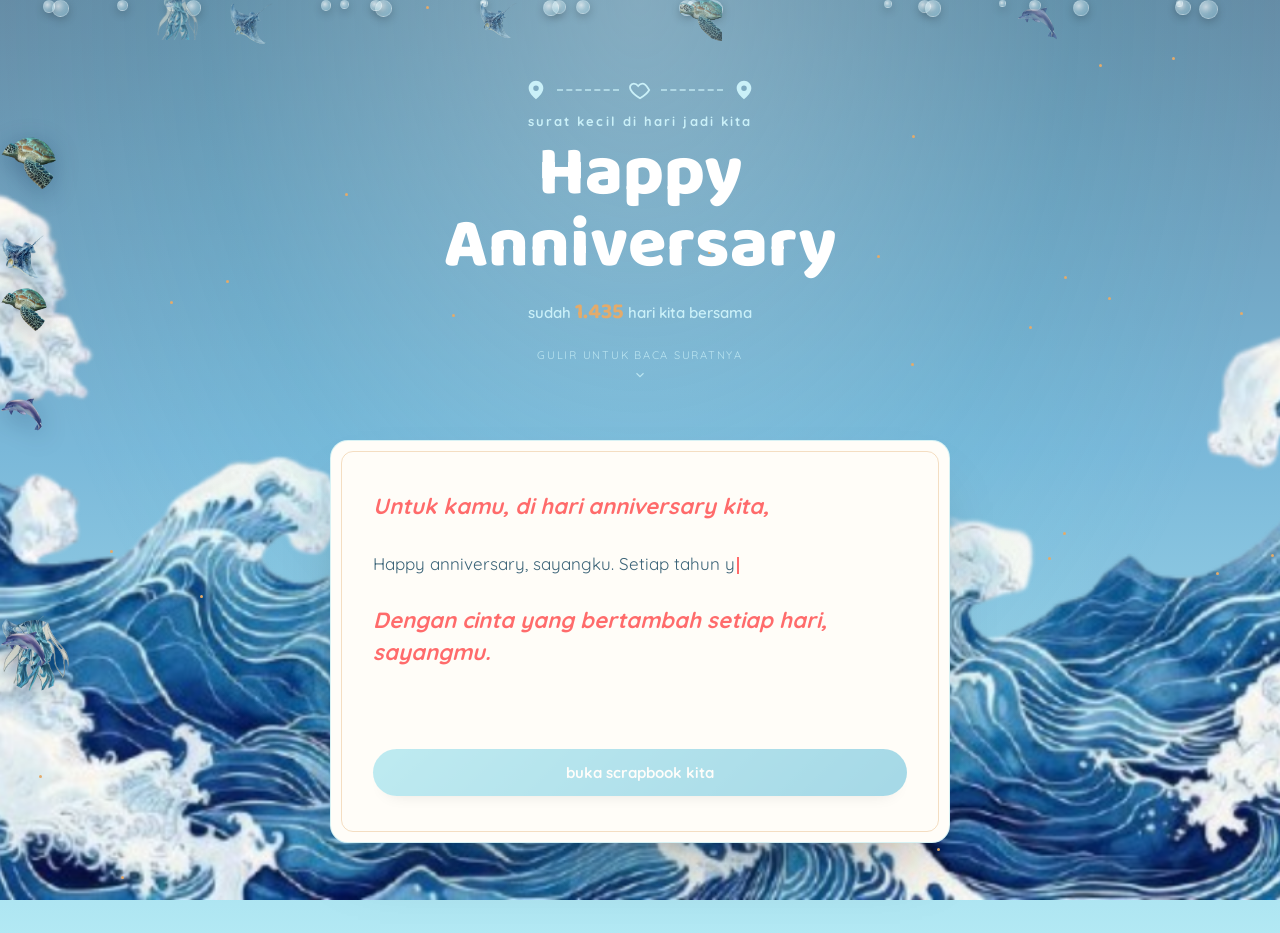
==== anniversary.html @ b449bac9 "Yuki: static multi-page anniversary site, tema lautan Halaman: welcome+pin, surat, anniversary, gift" ====
<!DOCTYPE html>
<html lang="id">
<head>
<meta charset="UTF-8">
<meta name="viewport" content="width=device-width, initial-scale=1.0">
<title>Surat Anniversary Untukmu</title>
<style>
  @import url('https://fonts.googleapis.com/css2?family=Baloo+2:wght@500;600;700;800&family=Quicksand:wght@500;600;700&display=swap');

  :root{
    --ocean-deep:#00416B;
    --ocean-mid:#0077B6;
    --ocean-light:#0096C7;
    --ocean-bright:#48CAE4;
    --ocean-pale:#CAF0F8;
    --coral:#FF6B6B;
    --seafoam:#2A9D8F;
    --gold:#E3AB6B;
    --ink:#002D4A;
    --ink-soft:#3C6478;
    --paper:#FFFDF8;
  }

  *{ box-sizing:border-box; }
  html,body{ margin:0; padding:0; }
  html{ scroll-behavior:smooth; }

  body{
    min-height:100vh;
    font-family:'Quicksand', sans-serif;
    position:relative; overflow-x:hidden;
    color:var(--ink);
    background:
      url('./assets/images/2.png') center / cover no-repeat fixed,
      linear-gradient(180deg, rgba(0,65,107,.6) 0%, rgba(0,119,182,.52) 48%, rgba(72,202,228,.42) 100%);
  }

  .ocean-rays{
    position:fixed; inset:0; z-index:0; pointer-events:none;
    background:radial-gradient(ellipse at 50% 0%, rgba(202,240,248,.3) 0%, rgba(72,202,228,.08) 48%, transparent 72%);
  }

  .field{ position:fixed; inset:0; z-index:0; overflow:hidden; pointer-events:none; }

  .bubble{
    position:absolute; border-radius:50%;
    background:radial-gradient(circle at 35% 35%, rgba(255,255,255,.6) 0%, rgba(202,240,248,.25) 45%, rgba(72,202,228,.1) 75%, transparent 100%);
    border:1px solid rgba(255,255,255,.35);
    box-shadow:0 0 10px rgba(255,255,255,.3) inset, 0 3px 10px rgba(0,0,0,.2);
    animation:floatUp linear infinite;
  }
  @keyframes floatUp{
    0%{ transform:translateY(105vh) translateX(0) scale(.3); opacity:0; }
    15%{ opacity:.8; }
    50%{ transform:translateY(50vh) translateX(12px) scale(.9); }
    85%{ opacity:.8; }
    100%{ transform:translateY(-15vh) translateX(-10px) scale(1.1); opacity:0; }
  }

  .fauna-fish{
    position:absolute; border-radius:50%; object-fit:cover;
    filter:drop-shadow(0 6px 12px rgba(0,30,70,.3));
    animation:swim linear infinite;
  }
  @keyframes swim{
    0%{ transform:translateX(-18vw) translateY(0) scaleX(1); }
    45%{ transform:translateX(108vw) translateY(-22px) scaleX(1); }
    55%{ transform:translateX(108vw) translateY(-22px) scaleX(-1); }
    100%{ transform:translateX(-18vw) translateY(10px) scaleX(-1); }
  }

  .jelly{
    position:absolute; object-fit:cover; opacity:.6;
    animation:jellyRise linear infinite;
  }
  @keyframes jellyRise{
    0%{ transform:translateY(110vh) scale(.85); opacity:0; }
    20%{ opacity:.85; }
    50%{ transform:translateY(50vh) scale(1.05); }
    80%{ opacity:.85; }
    100%{ transform:translateY(-20vh) scale(.95); opacity:0; }
  }

  .float-heart{
    position:absolute; opacity:0;
    animation:rise linear infinite;
  }
  .float-heart svg{ display:block; width:100%; height:100%; }
  @keyframes rise{
    0%{ transform:translateY(10vh) scale(.8) rotate(0deg); opacity:0; }
    12%{ opacity:.8; }
    88%{ opacity:.5; }
    100%{ transform:translateY(-108vh) scale(1) rotate(12deg); opacity:0; }
  }

  .spark{
    position:absolute; width:3px; height:3px;
    border-radius:50%; background:var(--gold);
    animation:twinkle ease-in-out infinite;
  }
  @keyframes twinkle{ 0%,100%{ opacity:.15; } 50%{ opacity:.9; } }

  .next-btn:focus-visible{
    outline:3px solid rgba(255,201,143,.9); outline-offset:3px;
  }

  .hero{
    position:relative; z-index:1;
    min-height:48vh; padding:36px 24px 4px;
    display:flex; flex-direction:column; align-items:center; justify-content:center;
    text-align:center; color:#fff;
  }
  .route{ display:flex; align-items:center; gap:10px; margin-bottom:12px; }
  .route svg{ width:22px; height:22px; color:var(--ocean-pale); }
  .route .dashes{ width:62px; border-top:2px dashed rgba(202,240,248,.65); }
  .eyebrow{
    font-family:'Quicksand', sans-serif; font-weight:700; font-size:13px;
    letter-spacing:.16em; color:var(--ocean-pale); margin:0 0 10px;
  }
  h1{
    margin:0; font-family:'Baloo 2', sans-serif; font-weight:800;
    font-size:clamp(44px, 10vw, 70px); line-height:1.02;
    color:#fff;
  }
  .counter{
    margin:12px 0 0; font-size:15px; font-weight:600; color:var(--ocean-pale);
  }
  .counter strong{
    font-family:'Baloo 2', sans-serif; font-size:22px; color:var(--gold);
  }
  .scroll-hint{
    margin:18px 0 0; font-size:11px; letter-spacing:.16em;
    color:rgba(202,240,248,.8);
  }
  .scroll-hint svg{ width:14px; height:14px; margin-top:6px; animation:hintDrift 1.6s ease-out infinite; }
  @keyframes hintDrift{ 0%,100%{ transform:translateY(0); } 50%{ transform:translateY(4px); } }

  .letter-section{
    position:relative; z-index:1;
    min-height:auto; padding:8px 20px 90px;
    display:flex; align-items:flex-start; justify-content:center;
  }
  .letter{
    position:relative; width:100%; max-width:620px;
    background:var(--paper); border:1px solid rgba(72,202,228,.22);
    border-radius:18px; padding:46px 42px;
    box-shadow:0 34px 62px -28px rgba(0,0,0,.35);
  }
  .letter::before{
    content:''; position:absolute; inset:10px;
    border:1px solid rgba(227,171,107,.38); border-radius:12px; pointer-events:none;
  }
  .letter .to{
    margin:0 0 22px; font-size:22px; font-weight:700; font-style:italic;
    color:var(--coral);
  }
  .letter p{
    margin:0 0 20px; min-height:1.8em;
    font-size:17px; line-height:1.8; color:var(--ink-soft);
  }
  .letter .sign{
    margin:26px 0 0; font-size:22px; line-height:1.45; font-weight:700;
    font-style:italic; color:var(--coral);
  }
  .caret{
    display:inline-block; width:2px; height:1em; margin-left:2px;
    vertical-align:text-bottom; background:var(--coral);
    animation:blink 1s step-end infinite;
  }
  .caret.done{ display:none; }
  @keyframes blink{ 50%{ opacity:0; } }
  .heart-end{
    display:flex; justify-content:center; margin-top:24px; opacity:0;
    transition:opacity .8s ease;
  }
  .heart-end.show{ opacity:1; }
  .heart-end svg{ width:30px; height:30px; color:var(--coral); }
  .next-btn{
    display:flex; justify-content:center; width:100%; margin-top:26px; padding:14px 22px;
    border-radius:999px; text-decoration:none;
    background:linear-gradient(135deg, var(--ocean-bright) 0%, var(--ocean-light) 100%);
    color:#fff; font-weight:700; font-size:15px;
    box-shadow:0 10px 18px -14px rgba(0,0,0,.42);
    opacity:.35; pointer-events:none; transition:opacity .5s ease, transform .15s ease;
  }
  .next-btn.ready{ opacity:1; pointer-events:auto; }
  .next-btn:hover{ filter:brightness(1.08); transform:translateY(-2px); }

  @media (max-width:600px){
    h1{ font-size:44px; }
    .letter{ padding:34px 26px; }
    .letter .to{ font-size:20px; }
    .letter p{ font-size:16px; }
  }

  @media (prefers-reduced-motion: reduce){
    .bubble,.fauna-fish,.jelly,.float-heart,.spark,.scroll-hint svg,.caret{ animation:none!important; }
    .next-btn,.heart-end{ transition:none!important; }
  }
</style>
</head>
<body>
<div class="ocean-rays"></div>
<div class="field" id="field"></div>


<section class="hero">
  <div class="route" aria-hidden="true">
    <svg viewBox="0 0 24 24" fill="currentColor"><path d="M12 2C7.6 2 4 5.6 4 10c0 6 8 12 8 12s8-6 8-12c0-4.4-3.6-8-8-8zm0 11a3 3 0 1 1 0-6 3 3 0 0 1 0 6z"/></svg>
    <span class="dashes"></span>
    <svg viewBox="0 0 24 24" fill="none" stroke="currentColor" stroke-width="2"><path d="M12 21s-7.5-4.6-10-9C.2 8.8 1.6 5 5.3 5c2 0 3.4 1 4.7 2.7C11.3 6 12.7 5 14.7 5 18.4 5 19.8 8.8 22 12c-2.5 4.4-10 9-10 9z"/></svg>
    <span class="dashes"></span>
    <svg viewBox="0 0 24 24" fill="currentColor"><path d="M12 2C7.6 2 4 5.6 4 10c0 6 8 12 8 12s8-6 8-12c0-4.4-3.6-8-8-8zm0 11a3 3 0 1 1 0-6 3 3 0 0 1 0 6z"/></svg>
  </div>
  <p class="eyebrow">surat kecil di hari jadi kita</p>
  <h1>Happy<br>Anniversary</h1>
  <p class="counter" id="counterText">menghitung hari bersama...</p>
  <p class="scroll-hint">GULIR UNTUK BACA SURATNYA<br><svg viewBox="0 0 24 24" fill="none" stroke="currentColor" stroke-width="2"><polyline points="6 9 12 15 18 9"/></svg></p>
</section>

<section class="letter-section" id="letterSection">
  <article class="letter">
    <p class="to">Untuk kamu, di hari anniversary kita,</p>
    <div id="typedArea" aria-live="polite"></div>
    <p class="sign" id="signature">Dengan cinta yang bertambah setiap hari,<br>sayangmu.</p>
    <div class="heart-end" id="heartEnd" aria-hidden="true">
      <svg viewBox="0 0 24 24" fill="currentColor"><path d="M12 21s-7.5-4.6-10-9C.2 8.8 1.6 5 5.3 5c2 0 3.4 1 4.7 2.7C11.3 6 12.7 5 14.7 5 18.4 5 19.8 8.8 22 12c-2.5 4.4-10 9-10 9z"/></svg>
    </div>
    <a class="next-btn" id="nextBtn" href="scrapbook.html">buka scrapbook kita</a>
  </article>
</section>

<script>
const START_DATE = "2023-01-01";
const LETTER_PARAGRAPHS = [
  "Happy anniversary, sayangku. Setiap tahun yang kita lewati bersama selalu punya cerita, dan aku masih menyimpan setiap saat kecil yang pernah kita bagi.",
  "Dari obrolan ringan sampai tawa yang nggak ada habisnya, aku sadar bahwa kamu bukan cuma orang yang aku suka, tapi rumah yang bikin aku merasa aman.",
  "Terima kasih sudah jadi partner terbaik, orang yang selalu kupercaya, dan tempat paling tenang buat semua isi hatiku.",
  "Di hari anniversary ini, aku cuma mau bilang: semoga semua hal baik yang kamu inginkan selalu datang, dan aku selalu ada di sisi kamu.",
  "I love you, sayang. Terima kasih sudah menjadi bagian terbaik dalam hidupku."
];

const counterEl = document.getElementById('counterText');
function updateCounter(){
  const start = new Date(START_DATE + 'T00:00:00');
  const now = new Date();
  const diffDays = Math.max(0, Math.floor((now - start) / 86400000));
  counterEl.innerHTML = `sudah <strong>${diffDays.toLocaleString('id-ID')}</strong> hari kita bersama`;
}
updateCounter();

const typedArea = document.getElementById('typedArea');
const signature = document.getElementById('signature');
const heartEnd = document.getElementById('heartEnd');
const nextBtn = document.getElementById('nextBtn');
let started = false;

function typeParagraph(index){
  if(index >= LETTER_PARAGRAPHS.length){
    signature.style.transition = 'opacity 1s ease';
    signature.style.opacity = 1;
    heartEnd.classList.add('show');
    nextBtn.classList.add('ready');
    return;
  }
  const p = document.createElement('p');
  const caret = document.createElement('span');
  caret.className = 'caret';
  typedArea.appendChild(p);
  p.appendChild(caret);
  const text = LETTER_PARAGRAPHS[index];
  let i = 0;
  function tick(){
    if(i < text.length){
      caret.insertAdjacentText('beforebegin', text[i]);
      i++;
      setTimeout(tick, 26 + Math.random() * 22);
    } else {
      caret.classList.add('done');
      setTimeout(() => typeParagraph(index + 1), 450);
    }
  }
  tick();
}

if('IntersectionObserver' in window){
  const observer = new IntersectionObserver((entries) => {
    entries.forEach((entry) => {
      if(entry.isIntersecting && !started){
        started = true;
        typeParagraph(0);
      }
    });
  }, { threshold: .3 });
  observer.observe(document.getElementById('letterSection'));
} else {
  typeParagraph(0);
}

const field = document.getElementById('field');
const heartPath = "M12 21s-7-4.4-9.3-8.6C.9 8.6 2.6 5 6.1 5c1.9 0 3.2 1 4.5 2.6C11.9 6 13.2 5 15.1 5c3.5 0 5.2 3.6 3.4 7.4C19 16.6 12 21 12 21z";
const heartColors = ["#FF6B6B", "#E3AB6B", "#48CAE4", "#2A9D8F"];
const faunaImgs = ['./assets/images/4.png', './assets/images/5.png', './assets/images/3.png', './assets/images/6.png'];
function rand(min, max){ return Math.random() * (max - min) + min; }

for(let i = 0; i < 18; i++){
  const h = document.createElement('div');
  h.className = 'float-heart';
  const size = rand(12, 26);
  h.style.width = size + 'px';
  h.style.height = size + 'px';
  h.style.left = rand(2, 96) + 'vw';
  h.style.animationDuration = rand(11, 24) + 's';
  h.style.animationDelay = rand(0, 16) + 's';
  h.innerHTML = `<svg viewBox="0 0 24 24" fill="none" stroke="${heartColors[i % heartColors.length]}" stroke-width="1.6"><path d="${heartPath}"/></svg>`;
  field.appendChild(h);
}

for(let i = 0; i < 26; i++){
  const b = document.createElement('div');
  b.className = 'bubble';
  const size = rand(6, 20);
  b.style.width = size + 'px';
  b.style.height = size + 'px';
  b.style.left = rand(0, 100) + '%';
  b.style.animationDuration = rand(8, 18) + 's';
  b.style.animationDelay = rand(0, 12) + 's';
  field.appendChild(b);
}

for(let i = 0; i < 7; i++){
  const f = document.createElement('img');
  f.className = 'fauna-fish';
  f.src = faunaImgs[i % faunaImgs.length];
  f.alt = '';
  f.style.top = rand(8, 72) + '%';
  f.style.width = rand(46, 84) + 'px';
  f.style.height = f.style.width;
  f.style.animationDuration = rand(18, 30) + 's';
  f.style.animationDelay = rand(0, 12) + 's';
  field.appendChild(f);
}

for(let i = 0; i < 5; i++){
  const j = document.createElement('img');
  j.className = 'jelly';
  j.src = faunaImgs[(i + 2) % faunaImgs.length];
  j.alt = '';
  j.style.left = rand(4, 90) + '%';
  j.style.width = rand(32, 56) + 'px';
  j.style.height = j.style.width;
  j.style.animationDuration = rand(14, 22) + 's';
  j.style.animationDelay = rand(0, 10) + 's';
  field.appendChild(j);
}

for(let i = 0; i < 26; i++){
  const s = document.createElement('div');
  s.className = 'spark';
  s.style.left = rand(0, 100) + 'vw';
  s.style.top = rand(0, 100) + 'vh';
  s.style.animationDuration = rand(2, 5) + 's';
  s.style.animationDelay = rand(0, 4) + 's';
  field.appendChild(s);
}
</script>
</body>
</html>
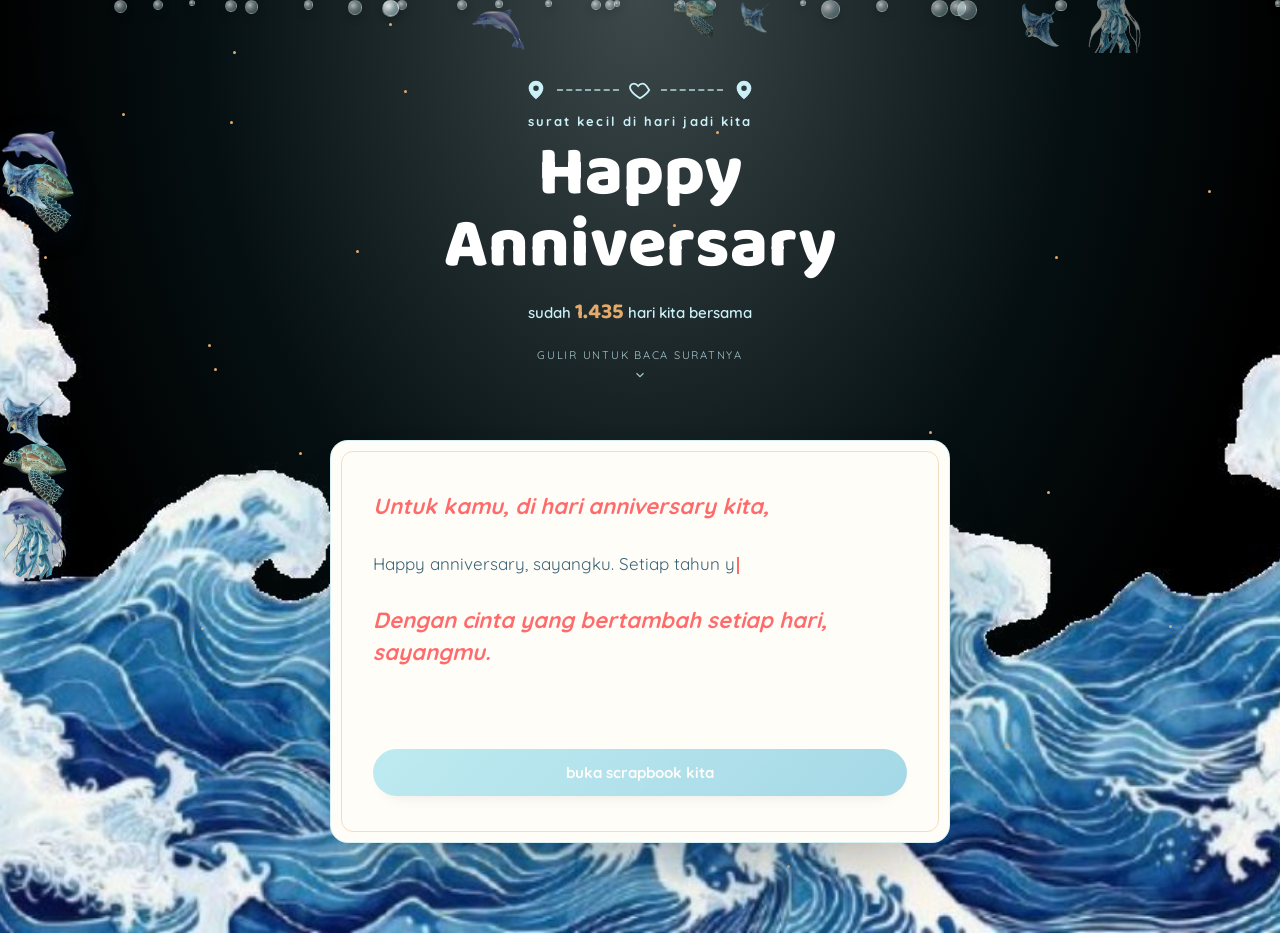
==== commit c81eb349: "Performa: optimalkan aset (3.73MB -> 0.9MB gambar) - deco/stiker 631px -> 320px, sudah cukup karena " ====
--- a/anniversary.html
+++ b/anniversary.html
@@ -31,7 +31,7 @@
     position:relative; overflow-x:hidden;
     color:var(--ink);
     background:
-      url('./assets/images/2.png') center / cover no-repeat fixed,
+      url('./assets/images/2.jpg') center / cover no-repeat,
       linear-gradient(180deg, rgba(0,65,107,.6) 0%, rgba(0,119,182,.52) 48%, rgba(72,202,228,.42) 100%);
   }
 
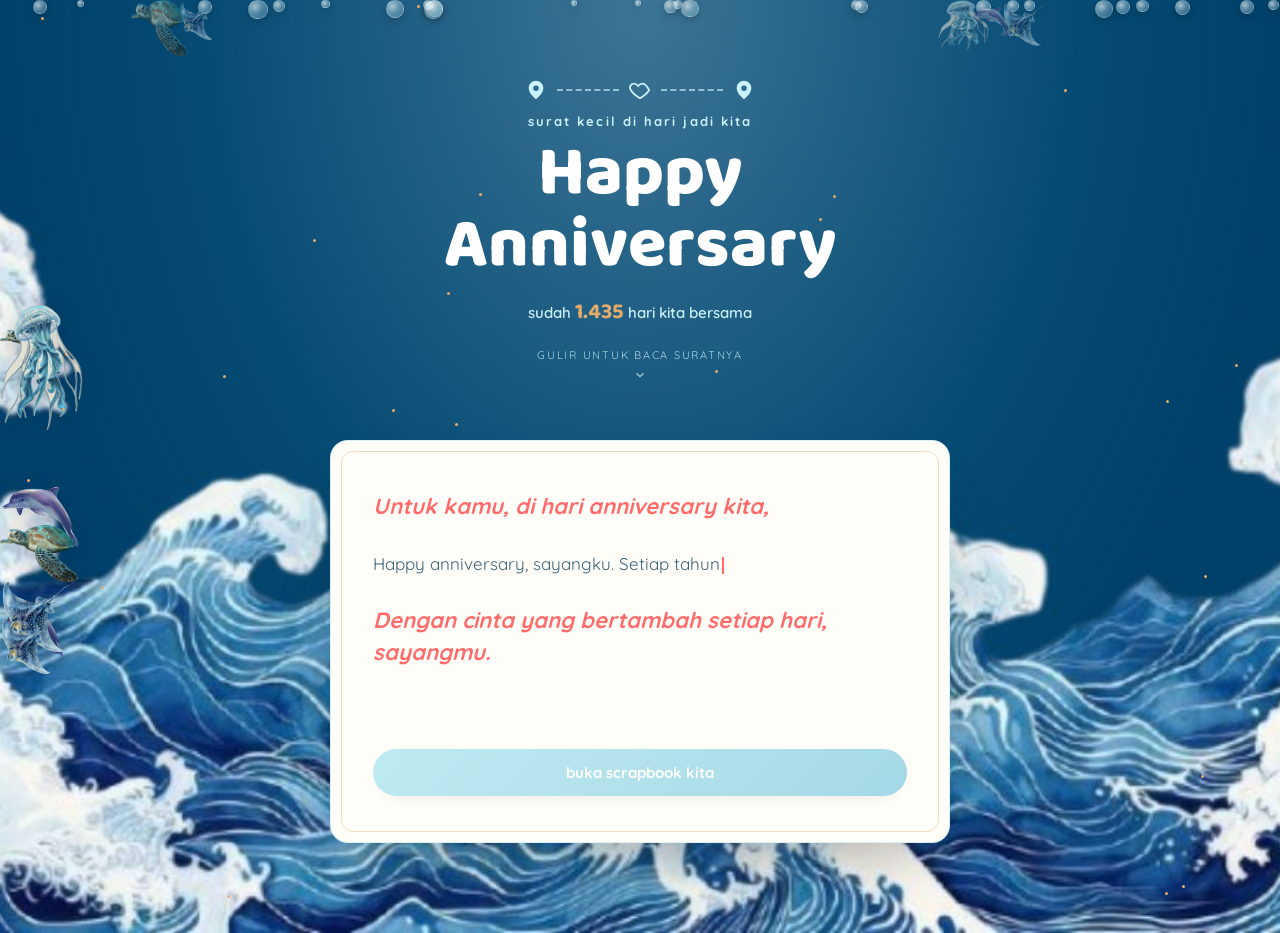
==== commit 79f37c19: "Fix ikon backspace rusak + hapus background biru pada fauna - index.html tombol backspace isinya moj" ====
--- a/anniversary.html
+++ b/anniversary.html
@@ -58,8 +58,8 @@
   }
 
   .fauna-fish{
-    position:absolute; border-radius:50%; object-fit:cover;
-    filter:drop-shadow(0 6px 12px rgba(0,30,70,.3));
+    position:absolute;
+    filter:drop-shadow(0 4px 10px rgba(0,30,70,.22));
     animation:swim linear infinite;
   }
   @keyframes swim{
@@ -70,7 +70,7 @@
   }
 
   .jelly{
-    position:absolute; object-fit:cover; opacity:.6;
+    position:absolute; opacity:.6;
     animation:jellyRise linear infinite;
   }
   @keyframes jellyRise{
@@ -334,9 +334,8 @@
   f.src = faunaImgs[i % faunaImgs.length];
   f.alt = '';
   f.style.top = rand(8, 72) + '%';
-  f.style.width = rand(46, 84) + 'px';
-  f.style.height = f.style.width;
-  f.style.animationDuration = rand(18, 30) + 's';
+f.style.width = rand(46, 84) + 'px';
+f.style.animationDuration = rand(18, 30) + 's';
   f.style.animationDelay = rand(0, 12) + 's';
   field.appendChild(f);
 }
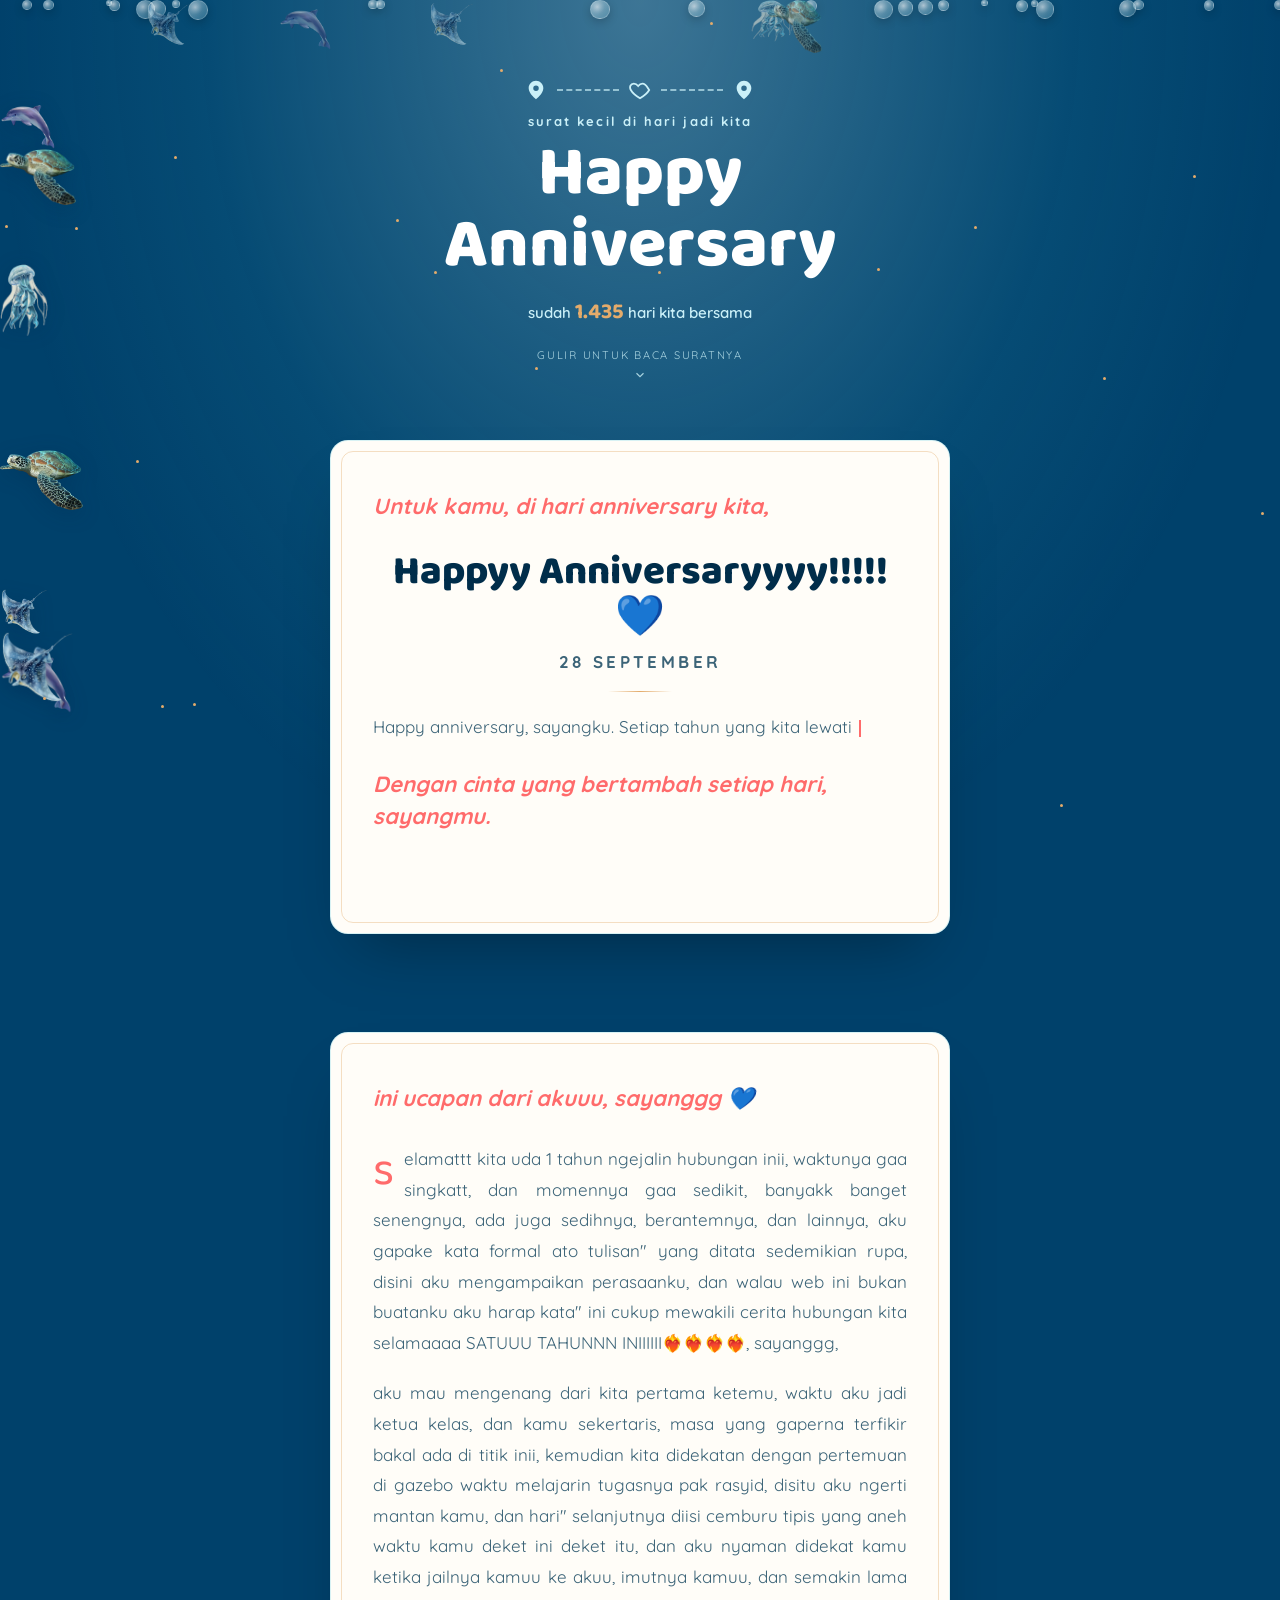
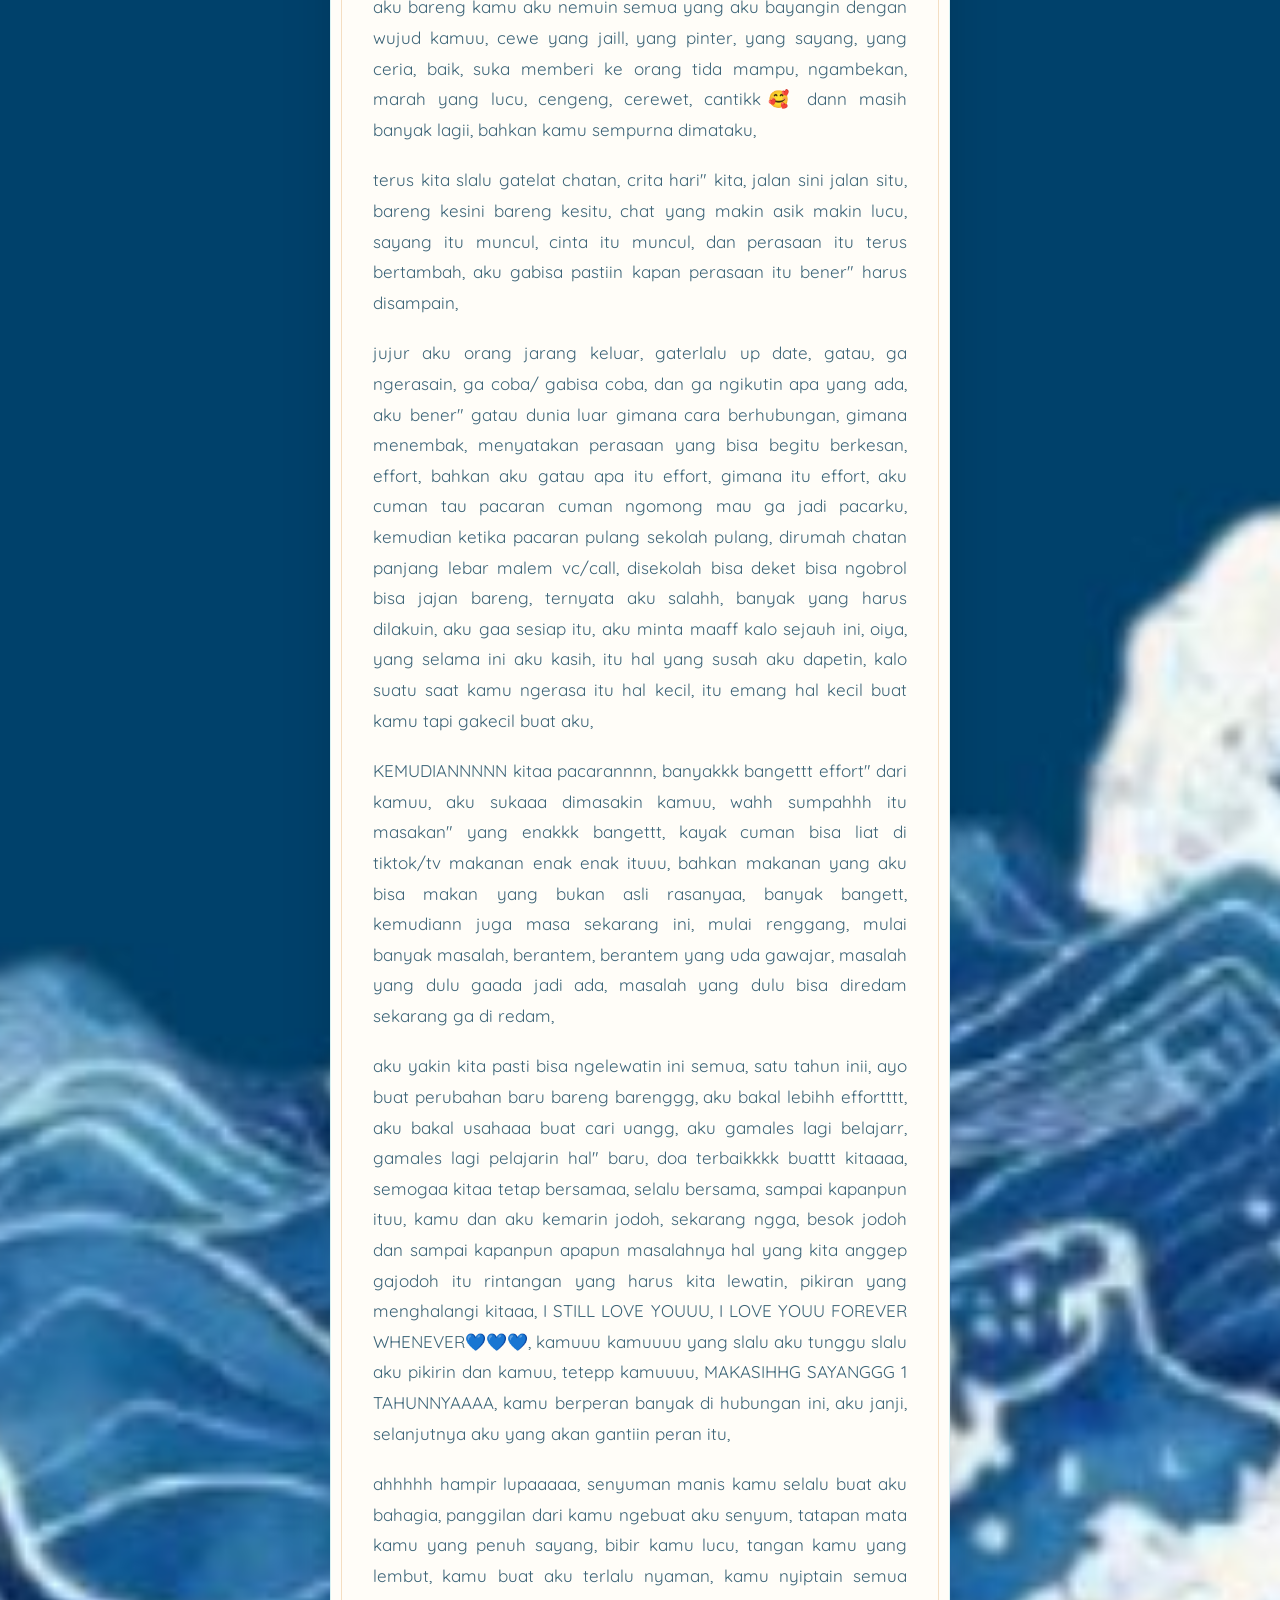
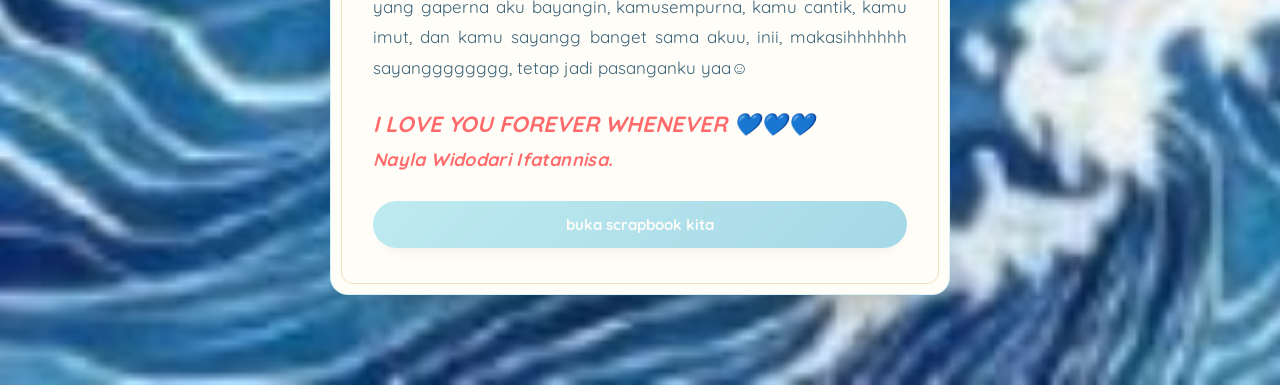
==== commit 82301cce: "anniversary: masukkan surat anniversary 1 tahun - judul 'Happyy Anniversaryyyy!!!!!' + tanggal 28 Se" ====
--- a/anniversary.html
+++ b/anniversary.html
@@ -154,6 +154,27 @@
     margin:0 0 22px; font-size:22px; font-weight:700; font-style:italic;
     color:var(--coral);
   }
+  .letter-title{
+    margin:0 0 6px; font-family:'Baloo 2', sans-serif; font-weight:800;
+    font-size:clamp(28px,6.5vw,40px); line-height:1.15; color:var(--ink);
+    text-align:center; word-break:break-word;
+  }
+  .letter-date{
+    margin:0 0 26px; text-align:center;
+    font-size:13px; font-weight:700; letter-spacing:.2em;
+    color:var(--gold); text-transform:uppercase;
+  }
+  .letter-date::after{
+    content:''; display:block; width:64px; height:1px; margin:14px auto 0;
+    background:linear-gradient(90deg, transparent, var(--gold), transparent);
+  }
+  .letter-long .to{ margin-bottom:26px; }
+  .letter-long p{ text-align:justify; hyphens:auto; }
+  .letter-long p.lead::first-letter{
+    font-family:'Baloo 2', sans-serif; font-size:2.8em; line-height:.9;
+    float:left; padding:6px 10px 0 0; color:var(--coral);
+  }
+  .sign-name{ display:inline-block; margin-top:6px; font-size:.82em; letter-spacing:.02em; }
   .letter p{
     margin:0 0 20px; min-height:1.8em;
     font-size:17px; line-height:1.8; color:var(--ink-soft);
@@ -221,11 +242,36 @@
 <section class="letter-section" id="letterSection">
   <article class="letter">
     <p class="to">Untuk kamu, di hari anniversary kita,</p>
+    <h2 class="letter-title">Happyy Anniversaryyyy!!!!!💙</h2>
+    <p class="letter-date">28 September</p>
     <div id="typedArea" aria-live="polite"></div>
     <p class="sign" id="signature">Dengan cinta yang bertambah setiap hari,<br>sayangmu.</p>
     <div class="heart-end" id="heartEnd" aria-hidden="true">
       <svg viewBox="0 0 24 24" fill="currentColor"><path d="M12 21s-7.5-4.6-10-9C.2 8.8 1.6 5 5.3 5c2 0 3.4 1 4.7 2.7C11.3 6 12.7 5 14.7 5 18.4 5 19.8 8.8 22 12c-2.5 4.4-10 9-10 9z"/></svg>
     </div>
+  </article>
+</section>
+
+<section class="letter-section" id="longLetterSection">
+  <article class="letter letter-long">
+    <p class="to">ini ucapan dari akuuu, sayanggg 💙</p>
+
+    <p class="lead">selamattt kita uda 1 tahun ngejalin hubungan inii, waktunya gaa singkatt, dan momennya gaa sedikit, banyakk banget senengnya, ada juga sedihnya, berantemnya, dan lainnya, aku gapake kata formal ato tulisan″ yang ditata sedemikian rupa, disini aku mengampaikan perasaanku, dan walau web ini bukan buatanku aku harap kata″ ini cukup mewakili cerita hubungan kita selamaaaa SATUUU TAHUNNN INIIIIII❤️‍🔥❤️‍🔥❤️‍🔥❤️‍🔥, sayanggg,</p>
+
+    <p>aku mau mengenang dari kita pertama ketemu, waktu aku jadi ketua kelas, dan kamu sekertaris, masa yang gaperna terfikir bakal ada di titik inii, kemudian kita didekatan dengan pertemuan di gazebo waktu melajarin tugasnya pak rasyid, disitu aku ngerti mantan kamu, dan hari″ selanjutnya diisi cemburu tipis yang aneh waktu kamu deket ini deket itu, dan aku nyaman didekat kamu ketika jailnya kamuu ke akuu, imutnya kamuu, dan semakin lama aku bareng kamu aku nemuin semua yang aku bayangin dengan wujud kamuu, cewe yang jaill, yang pinter, yang sayang, yang ceria, baik, suka memberi ke orang tida mampu, ngambekan, marah yang lucu, cengeng, cerewet, cantikk🥰 dann masih banyak lagii, bahkan kamu sempurna dimataku,</p>
+
+    <p>terus kita slalu gatelat chatan, crita hari″ kita, jalan sini jalan situ, bareng kesini bareng kesitu, chat yang makin asik makin lucu, sayang itu muncul, cinta itu muncul, dan perasaan itu terus bertambah, aku gabisa pastiin kapan perasaan itu bener″ harus disampain,</p>
+
+    <p>jujur aku orang jarang keluar, gaterlalu up date, gatau, ga ngerasain, ga coba/ gabisa coba, dan ga ngikutin apa yang ada, aku bener″ gatau dunia luar gimana cara berhubungan, gimana menembak, menyatakan perasaan yang bisa begitu berkesan, effort, bahkan aku gatau apa itu effort, gimana itu effort, aku cuman tau pacaran cuman ngomong mau ga jadi pacarku, kemudian ketika pacaran pulang sekolah pulang, dirumah chatan panjang lebar malem vc/call, disekolah bisa deket bisa ngobrol bisa jajan bareng, ternyata aku salahh, banyak yang harus dilakuin, aku gaa sesiap itu, aku minta maaff kalo sejauh ini, oiya, yang selama ini aku kasih, itu hal yang susah aku dapetin, kalo suatu saat kamu ngerasa itu hal kecil, itu emang hal kecil buat kamu tapi gakecil buat aku,</p>
+
+    <p>KEMUDIANNNNN kitaa pacarannnn, banyakkk bangettt effort″ dari kamuu, aku sukaaa dimasakin kamuu, wahh sumpahhh itu masakan″ yang enakkk bangettt, kayak cuman bisa liat di tiktok/tv makanan enak enak ituuu, bahkan makanan yang aku bisa makan yang bukan asli rasanyaa, banyak bangett, kemudiann juga masa sekarang ini, mulai renggang, mulai banyak masalah, berantem, berantem yang uda gawajar, masalah yang dulu gaada jadi ada, masalah yang dulu bisa diredam sekarang ga di redam,</p>
+
+    <p>aku yakin kita pasti bisa ngelewatin ini semua, satu tahun inii, ayo buat perubahan baru bareng barenggg, aku bakal lebihh effortttt, aku bakal usahaaa buat cari uangg, aku gamales lagi belajarr, gamales lagi pelajarin hal″ baru, doa terbaikkkk buattt kitaaaa, semogaa kitaa tetap bersamaa, selalu bersama, sampai kapanpun ituu, kamu dan aku kemarin jodoh, sekarang ngga, besok jodoh dan sampai kapanpun apapun masalahnya hal yang kita anggep gajodoh itu rintangan yang harus kita lewatin, pikiran yang menghalangi kitaaa, I STILL LOVE YOUUU, I LOVE YOUU FOREVER WHENEVER💙💙💙, kamuuu kamuuuu yang slalu aku tunggu slalu aku pikirin dan kamuu, tetepp kamuuuu, MAKASIHHG SAYANGGG 1 TAHUNNYAAAA, kamu berperan banyak di hubungan ini, aku janji, selanjutnya aku yang akan gantiin peran itu,</p>
+
+    <p>ahhhhh hampir lupaaaaa, senyuman manis kamu selalu buat aku bahagia, panggilan dari kamu ngebuat aku senyum, tatapan mata kamu yang penuh sayang, bibir kamu lucu, tangan kamu yang lembut, kamu buat aku terlalu nyaman, kamu nyiptain semua yang gaperna aku bayangin, kamusempurna, kamu cantik, kamu imut, dan kamu sayangg banget sama akuu, inii, makasihhhhhh sayangggggggg, tetap jadi pasanganku yaa☺</p>
+
+    <p class="sign">I LOVE YOU FOREVER WHENEVER 💙💙💙<br><span class="sign-name">Nayla Widodari Ifatannisa.</span></p>
+
     <a class="next-btn" id="nextBtn" href="scrapbook.html">buka scrapbook kita</a>
   </article>
 </section>
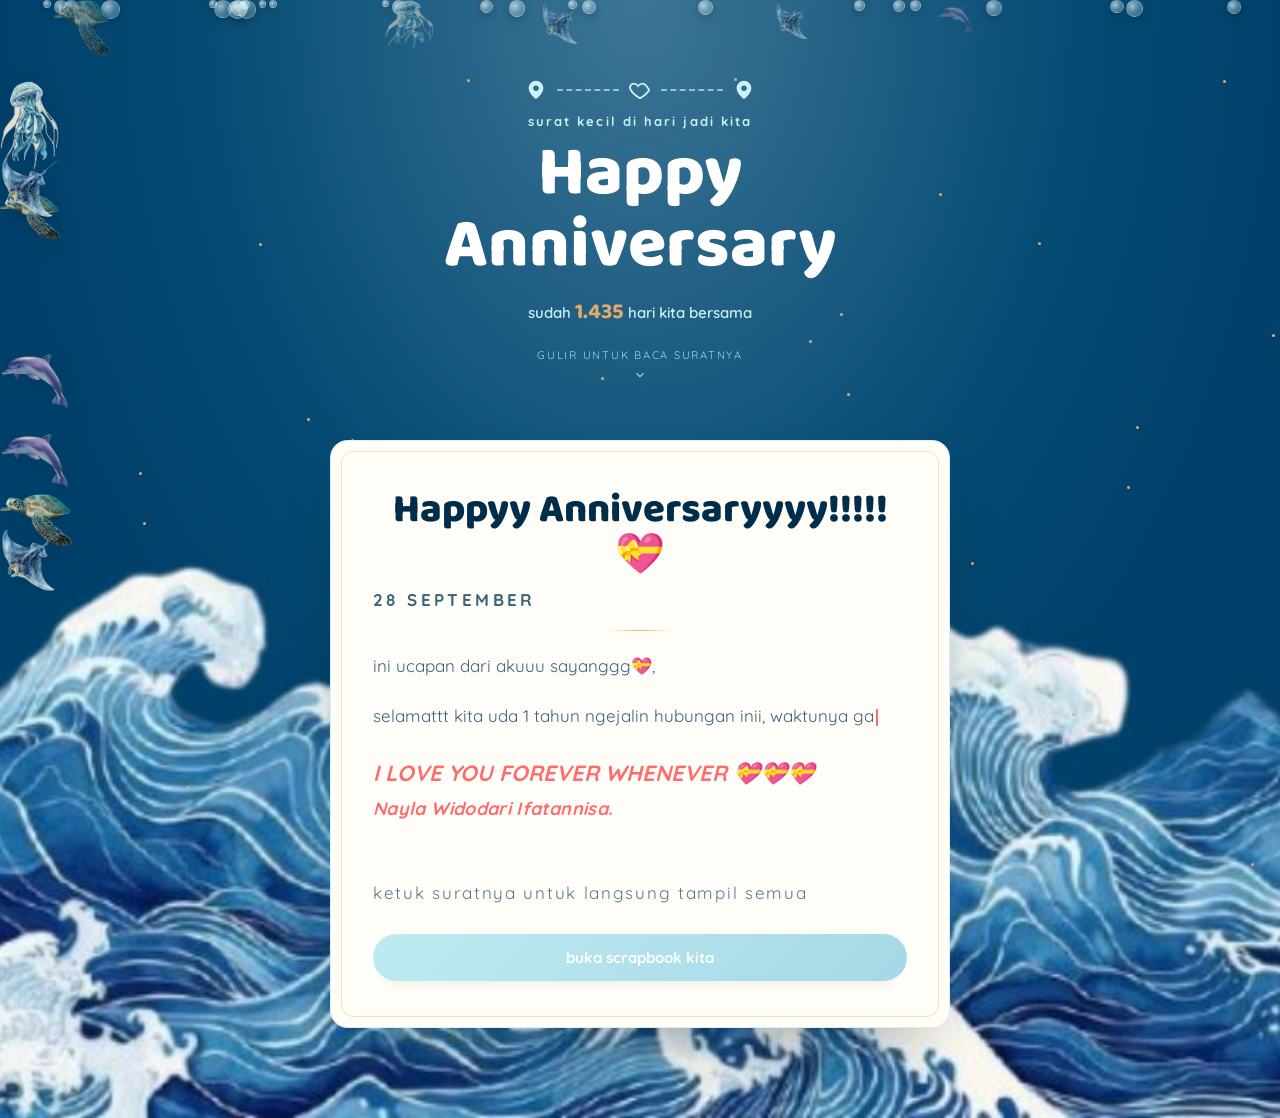
==== commit fcde2aba: "anniversary: surat anniversary jadi isi LETTER_PARAGRAPHS (bukan section baru) - hapus section .lett" ====
--- a/anniversary.html
+++ b/anniversary.html
@@ -168,17 +168,18 @@
     content:''; display:block; width:64px; height:1px; margin:14px auto 0;
     background:linear-gradient(90deg, transparent, var(--gold), transparent);
   }
-  .letter-long .to{ margin-bottom:26px; }
-  .letter-long p{ text-align:justify; hyphens:auto; }
-  .letter-long p.lead::first-letter{
-    font-family:'Baloo 2', sans-serif; font-size:2.8em; line-height:.9;
-    float:left; padding:6px 10px 0 0; color:var(--coral);
-  }
-  .sign-name{ display:inline-block; margin-top:6px; font-size:.82em; letter-spacing:.02em; }
   .letter p{
     margin:0 0 20px; min-height:1.8em;
     font-size:17px; line-height:1.8; color:var(--ink-soft);
-  }
+    text-align:justify; hyphens:auto;
+  }
+  .skip-hint{
+    margin:0; text-align:center; font-size:12px; letter-spacing:.1em;
+    color:var(--gold); opacity:.85;
+  }
+  .skip-hint[hidden]{ display:none; }
+  #letterCard{ cursor:pointer; }
+  .sign-name{ display:inline-block; margin-top:6px; font-size:.82em; letter-spacing:.02em; }
   .letter .sign{
     margin:26px 0 0; font-size:22px; line-height:1.45; font-weight:700;
     font-style:italic; color:var(--coral);
@@ -240,38 +241,15 @@
 </section>
 
 <section class="letter-section" id="letterSection">
-  <article class="letter">
-    <p class="to">Untuk kamu, di hari anniversary kita,</p>
-    <h2 class="letter-title">Happyy Anniversaryyyy!!!!!💙</h2>
+  <article class="letter" id="letterCard">
+    <h2 class="letter-title">Happyy Anniversaryyyy!!!!!💝</h2>
     <p class="letter-date">28 September</p>
     <div id="typedArea" aria-live="polite"></div>
-    <p class="sign" id="signature">Dengan cinta yang bertambah setiap hari,<br>sayangmu.</p>
+    <p class="sign" id="signature">I LOVE YOU FOREVER WHENEVER 💝💝💝<br><span class="sign-name">Nayla Widodari Ifatannisa.</span></p>
     <div class="heart-end" id="heartEnd" aria-hidden="true">
       <svg viewBox="0 0 24 24" fill="currentColor"><path d="M12 21s-7.5-4.6-10-9C.2 8.8 1.6 5 5.3 5c2 0 3.4 1 4.7 2.7C11.3 6 12.7 5 14.7 5 18.4 5 19.8 8.8 22 12c-2.5 4.4-10 9-10 9z"/></svg>
     </div>
-  </article>
-</section>
-
-<section class="letter-section" id="longLetterSection">
-  <article class="letter letter-long">
-    <p class="to">ini ucapan dari akuuu, sayanggg 💙</p>
-
-    <p class="lead">selamattt kita uda 1 tahun ngejalin hubungan inii, waktunya gaa singkatt, dan momennya gaa sedikit, banyakk banget senengnya, ada juga sedihnya, berantemnya, dan lainnya, aku gapake kata formal ato tulisan″ yang ditata sedemikian rupa, disini aku mengampaikan perasaanku, dan walau web ini bukan buatanku aku harap kata″ ini cukup mewakili cerita hubungan kita selamaaaa SATUUU TAHUNNN INIIIIII❤️‍🔥❤️‍🔥❤️‍🔥❤️‍🔥, sayanggg,</p>
-
-    <p>aku mau mengenang dari kita pertama ketemu, waktu aku jadi ketua kelas, dan kamu sekertaris, masa yang gaperna terfikir bakal ada di titik inii, kemudian kita didekatan dengan pertemuan di gazebo waktu melajarin tugasnya pak rasyid, disitu aku ngerti mantan kamu, dan hari″ selanjutnya diisi cemburu tipis yang aneh waktu kamu deket ini deket itu, dan aku nyaman didekat kamu ketika jailnya kamuu ke akuu, imutnya kamuu, dan semakin lama aku bareng kamu aku nemuin semua yang aku bayangin dengan wujud kamuu, cewe yang jaill, yang pinter, yang sayang, yang ceria, baik, suka memberi ke orang tida mampu, ngambekan, marah yang lucu, cengeng, cerewet, cantikk🥰 dann masih banyak lagii, bahkan kamu sempurna dimataku,</p>
-
-    <p>terus kita slalu gatelat chatan, crita hari″ kita, jalan sini jalan situ, bareng kesini bareng kesitu, chat yang makin asik makin lucu, sayang itu muncul, cinta itu muncul, dan perasaan itu terus bertambah, aku gabisa pastiin kapan perasaan itu bener″ harus disampain,</p>
-
-    <p>jujur aku orang jarang keluar, gaterlalu up date, gatau, ga ngerasain, ga coba/ gabisa coba, dan ga ngikutin apa yang ada, aku bener″ gatau dunia luar gimana cara berhubungan, gimana menembak, menyatakan perasaan yang bisa begitu berkesan, effort, bahkan aku gatau apa itu effort, gimana itu effort, aku cuman tau pacaran cuman ngomong mau ga jadi pacarku, kemudian ketika pacaran pulang sekolah pulang, dirumah chatan panjang lebar malem vc/call, disekolah bisa deket bisa ngobrol bisa jajan bareng, ternyata aku salahh, banyak yang harus dilakuin, aku gaa sesiap itu, aku minta maaff kalo sejauh ini, oiya, yang selama ini aku kasih, itu hal yang susah aku dapetin, kalo suatu saat kamu ngerasa itu hal kecil, itu emang hal kecil buat kamu tapi gakecil buat aku,</p>
-
-    <p>KEMUDIANNNNN kitaa pacarannnn, banyakkk bangettt effort″ dari kamuu, aku sukaaa dimasakin kamuu, wahh sumpahhh itu masakan″ yang enakkk bangettt, kayak cuman bisa liat di tiktok/tv makanan enak enak ituuu, bahkan makanan yang aku bisa makan yang bukan asli rasanyaa, banyak bangett, kemudiann juga masa sekarang ini, mulai renggang, mulai banyak masalah, berantem, berantem yang uda gawajar, masalah yang dulu gaada jadi ada, masalah yang dulu bisa diredam sekarang ga di redam,</p>
-
-    <p>aku yakin kita pasti bisa ngelewatin ini semua, satu tahun inii, ayo buat perubahan baru bareng barenggg, aku bakal lebihh effortttt, aku bakal usahaaa buat cari uangg, aku gamales lagi belajarr, gamales lagi pelajarin hal″ baru, doa terbaikkkk buattt kitaaaa, semogaa kitaa tetap bersamaa, selalu bersama, sampai kapanpun ituu, kamu dan aku kemarin jodoh, sekarang ngga, besok jodoh dan sampai kapanpun apapun masalahnya hal yang kita anggep gajodoh itu rintangan yang harus kita lewatin, pikiran yang menghalangi kitaaa, I STILL LOVE YOUUU, I LOVE YOUU FOREVER WHENEVER💙💙💙, kamuuu kamuuuu yang slalu aku tunggu slalu aku pikirin dan kamuu, tetepp kamuuuu, MAKASIHHG SAYANGGG 1 TAHUNNYAAAA, kamu berperan banyak di hubungan ini, aku janji, selanjutnya aku yang akan gantiin peran itu,</p>
-
-    <p>ahhhhh hampir lupaaaaa, senyuman manis kamu selalu buat aku bahagia, panggilan dari kamu ngebuat aku senyum, tatapan mata kamu yang penuh sayang, bibir kamu lucu, tangan kamu yang lembut, kamu buat aku terlalu nyaman, kamu nyiptain semua yang gaperna aku bayangin, kamusempurna, kamu cantik, kamu imut, dan kamu sayangg banget sama akuu, inii, makasihhhhhh sayangggggggg, tetap jadi pasanganku yaa☺</p>
-
-    <p class="sign">I LOVE YOU FOREVER WHENEVER 💙💙💙<br><span class="sign-name">Nayla Widodari Ifatannisa.</span></p>
-
+    <p class="skip-hint" id="skipHint">ketuk suratnya untuk langsung tampil semua</p>
     <a class="next-btn" id="nextBtn" href="scrapbook.html">buka scrapbook kita</a>
   </article>
 </section>
@@ -279,11 +257,14 @@
 <script>
 const START_DATE = "2023-01-01";
 const LETTER_PARAGRAPHS = [
-  "Happy anniversary, sayangku. Setiap tahun yang kita lewati bersama selalu punya cerita, dan aku masih menyimpan setiap saat kecil yang pernah kita bagi.",
-  "Dari obrolan ringan sampai tawa yang nggak ada habisnya, aku sadar bahwa kamu bukan cuma orang yang aku suka, tapi rumah yang bikin aku merasa aman.",
-  "Terima kasih sudah jadi partner terbaik, orang yang selalu kupercaya, dan tempat paling tenang buat semua isi hatiku.",
-  "Di hari anniversary ini, aku cuma mau bilang: semoga semua hal baik yang kamu inginkan selalu datang, dan aku selalu ada di sisi kamu.",
-  "I love you, sayang. Terima kasih sudah menjadi bagian terbaik dalam hidupku."
+  "ini ucapan dari akuuu sayanggg💝,",
+  "selamattt kita uda 1 tahun ngejalin hubungan inii, waktunya gaa singkatt, dan momennya gaa sedikit, banyakk banget senengnya, ada juga sedihnya, berantemnya, dan lainnya, aku gapake kata formal ato tulisan″ yang ditata sedemikian rupa, disini aku mengampaikan perasaanku, dan walau web ini bukan buatanku aku harap kata″ ini cukup mewakili cerita hubungan kita selamaaaa SATUUU TAHUNNN INIIIIII❤️‍🔥❤️‍🔥❤️‍🔥❤️‍🔥, sayanggg,",
+  "aku mau mengenang dari kita pertama ketemu, waktu aku jadi ketua kelas, dan kamu sekertaris, masa yang gaperna terfikir bakal ada di titik inii, kemudian kita didekatan dengan pertemuan di gazebo waktu melajarin tugasnya pak rasyid, disitu aku ngerti mantan kamu, dan hari″ selanjutnya diisi cemburu tipis yang aneh waktu kamu deket ini deket itu, dan aku nyaman didekat kamu ketika jailnya kamuu ke akuu, imutnya kamuu, dan semakin lama aku bareng kamu aku nemuin semua yang aku bayangin dengan wujud kamuu, cewe yang jaill, yang pinter, yang sayang, yang ceria, baik, suka memberi ke orang tida mampu, ngambekan, marah yang lucu, cengeng, cerewet, cantikk🥰 dann masih banyak lagii, bahkan kamu sempurna dimataku,",
+  "terus kita slalu gatelat chatan, crita hari″ kita, jalan sini jalan situ, bareng kesini bareng kesitu, chat yang makin asik makin lucu, sayang itu muncul, cinta itu muncul, dan perasaan itu terus bertambah, aku gabisa pastiin kapan perasaan itu bener″ harus disampain,",
+  "jujur aku orang jarang keluar, gaterlalu up date, gatau, ga ngerasain, ga coba/ gabisa coba, dan ga ngikutin apa yang ada, aku bener″ gatau dunia luar gimana cara berhubungan, gimana menembak, menyatakan perasaan yang bisa begitu berkesan, effort, bahkan aku gatau apa itu effort, gimana itu effort, aku cuman tau pacaran cuman ngomong mau ga jadi pacarku, kemudian ketika pacaran pulang sekolah pulang, dirumah chatan panjang lebar malem vc/call, disekolah bisa deket bisa ngobrol bisa jajan bareng, ternyata aku salahh, banyak yang harus dilakuin, aku gaa sesiap itu, aku minta maaff kalo sejauh ini, oiya, yang selama ini aku kasih, itu hal yang susah aku dapetin, kalo suatu saat kamu ngerasa itu hal kecil, itu emang hal kecil buat kamu tapi gakecil buat aku,",
+  "KEMUDIANNNNN kitaa pacarannnn, banyakkk bangettt effort″ dari kamuu, aku sukaaa dimasakin kamuu, wahh sumpahhh itu masakan″ yang enakkk bangettt, kayak cuman bisa liat di tiktok/tv makanan enak enak ituuu, bahkan makanan yang aku bisa makan yang bukan asli rasanyaa, banyak bangett, kemudiann juga masa sekarang ini, mulai renggang, mulai banyak masalah, berantem, berantem yang uda gawajar, masalah yang dulu gaada jadi ada, masalah yang dulu bisa diredam sekarang ga di redam,",
+  "aku yakin kita pasti bisa ngelewatin ini semua, satu tahun inii, ayo buat perubahan baru bareng barenggg, aku bakal lebihh effortttt, aku bakal usahaaa buat cari uangg, aku gamales lagi belajarr, gamales lagi pelajarin hal″ baru, doa terbaikkkk buattt kitaaaa, semogaa kitaa tetap bersamaa, selalu bersama, sampai kapanpun ituu, kamu dan aku kemarin jodoh, sekarang ngga, besok jodoh dan sampai kapanpun apapun masalahnya hal yang kita anggep gajodoh itu rintangan yang harus kita lewatin, pikiran yang menghalangi kitaaa, I STILL LOVE YOUUU, I LOVE YOUU FOREVER WHENEVER💝💝💝, kamuuu kamuuuu yang slalu aku tunggu slalu aku pikirin dan kamuu, tetepp kamuuuu, MAKASIHHG SAYANGGG 1 TAHUNNYAAAA, kamu berperan banyak di hubungan ini, aku janji, selanjutnya aku yang akan gantiin peran itu,",
+  "ahhhhh hampir lupaaaaa, senyuman manis kamu selalu buat aku bahagia, panggilan dari kamu ngebuat aku senyum, tatapan mata kamu yang penuh sayang, bibir kamu lucu, tangan kamu yang lembut, kamu buat aku terlalu nyaman, kamu nyiptain semua yang gaperna aku bayangin, kamusempurna, kamu cantik, kamu imut, dan kamu sayangg banget sama akuu, inii, makasihhhhhh sayangggggggg, tetap jadi pasanganku yaa☺"
 ];
 
 const counterEl = document.getElementById('counterText');
@@ -299,14 +280,38 @@
 const signature = document.getElementById('signature');
 const heartEnd = document.getElementById('heartEnd');
 const nextBtn = document.getElementById('nextBtn');
+const letterCard = document.getElementById('letterCard');
+const skipHint = document.getElementById('skipHint');
 let started = false;
+let stopped = false;
+
+/* Surat ini panjang, sekitar 4.2k karakter. Mengetik semua dari awal
+   akan memakan waktu lama, jadi dua hal: ketuk untuk langsung tampil
+   semua, dan kecepatan ketik dipercepat. */
+function finishLetter(){
+  if(stopped) return;
+  stopped = true;
+  typedArea.textContent = '';
+  LETTER_PARAGRAPHS.forEach((text) => {
+    const p = document.createElement('p');
+    p.textContent = text;
+    typedArea.appendChild(p);
+  });
+  signature.style.transition = 'opacity .5s ease';
+  signature.style.opacity = 1;
+  heartEnd.classList.add('show');
+  nextBtn.classList.add('ready');
+  if(skipHint) skipHint.hidden = true;
+}
 
 function typeParagraph(index){
+  if(stopped) return;
   if(index >= LETTER_PARAGRAPHS.length){
     signature.style.transition = 'opacity 1s ease';
     signature.style.opacity = 1;
     heartEnd.classList.add('show');
     nextBtn.classList.add('ready');
+    if(skipHint) skipHint.hidden = true;
     return;
   }
   const p = document.createElement('p');
@@ -317,16 +322,28 @@
   const text = LETTER_PARAGRAPHS[index];
   let i = 0;
   function tick(){
+    if(stopped) return;
     if(i < text.length){
       caret.insertAdjacentText('beforebegin', text[i]);
       i++;
-      setTimeout(tick, 26 + Math.random() * 22);
+      setTimeout(tick, 5 + Math.random() * 9);
     } else {
       caret.classList.add('done');
-      setTimeout(() => typeParagraph(index + 1), 450);
+      setTimeout(() => typeParagraph(index + 1), 320);
     }
   }
   tick();
+}
+
+/* Ketuk surat = langsung tampil semua, supaya ga harus nunggu lama. */
+if(letterCard){
+  letterCard.addEventListener('click', (e) => {
+    if(e.target.closest('.next-btn')) return;
+    finishLetter();
+  });
+  letterCard.addEventListener('keydown', (e) => {
+    if(e.key === 'Enter' || e.key === ' '){ e.preventDefault(); finishLetter(); }
+  });
 }
 
 if('IntersectionObserver' in window){
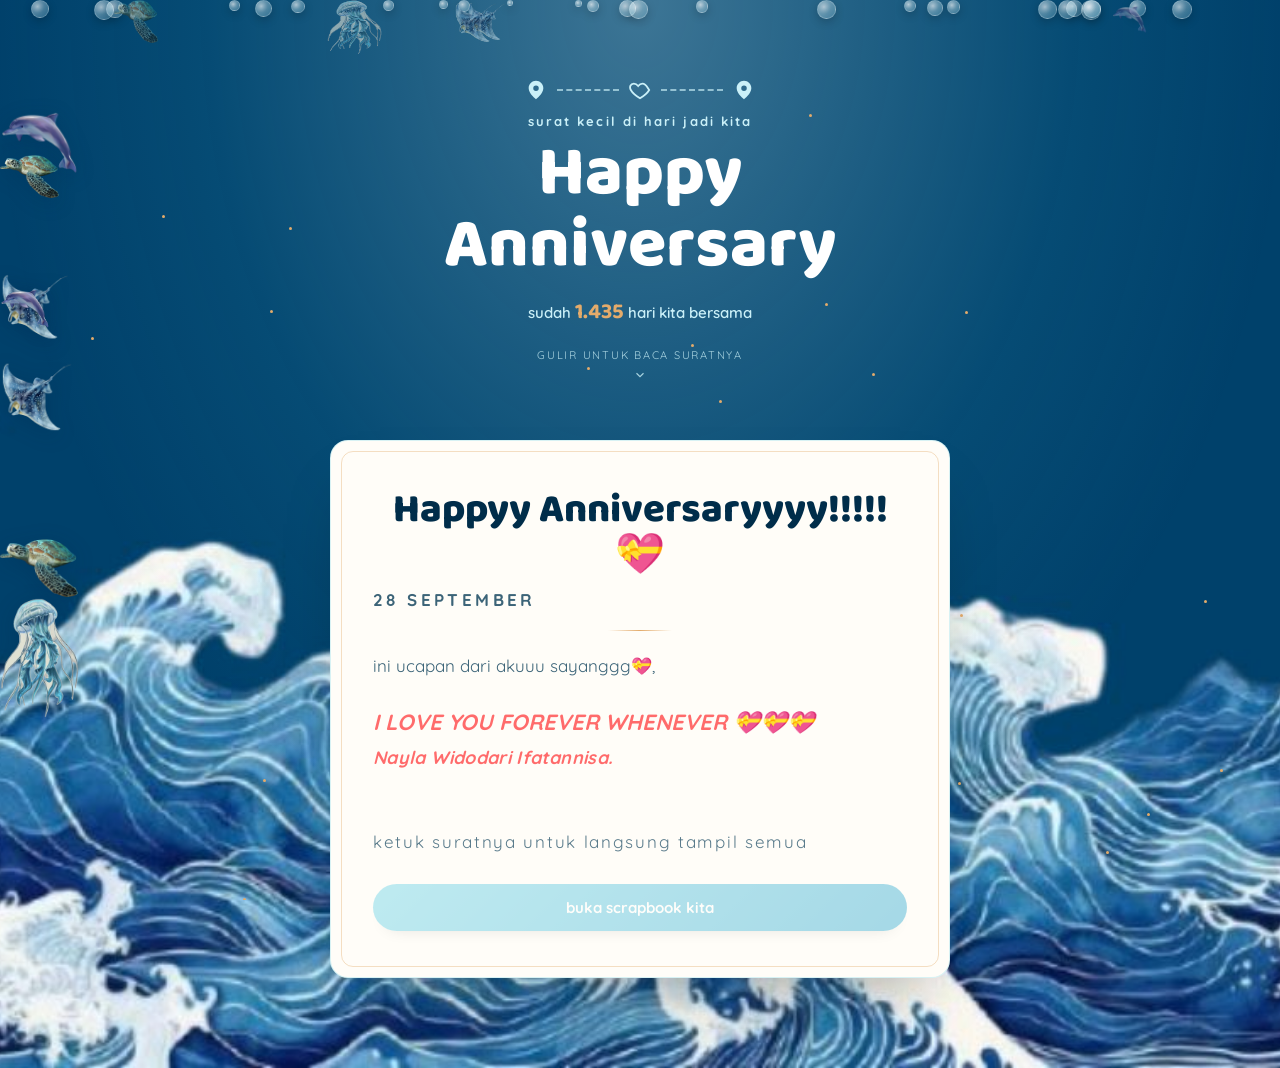
==== commit eb1199fe: "anniversary: lambatkan mesin tik, perbaiki jeda tanda baca - kecepatan 5-14ms -> 24-42ms per huruf, " ====
--- a/anniversary.html
+++ b/anniversary.html
@@ -324,12 +324,20 @@
   function tick(){
     if(stopped) return;
     if(i < text.length){
-      caret.insertAdjacentText('beforebegin', text[i]);
+      const typed = text[i];
+      caret.insertAdjacentText('beforebegin', typed);
       i++;
-      setTimeout(tick, 5 + Math.random() * 9);
+      /* Jeda dibikin lambat dan tidak rata, biar kesan mesin tik-nya
+         kelihatan. Jeda dipasang SESUDAH huruf yang diketik, bukan
+         sesudahnya, jadi mengetik mengikuti ritme baca. */
+      let wait = 24 + Math.random() * 18;
+      if('.!?'.indexOf(typed) !== -1) wait += 260;
+      else if(',;:'.indexOf(typed) !== -1) wait += 130;
+      if(i % 10 === 0) wait += 30;
+      setTimeout(tick, wait);
     } else {
       caret.classList.add('done');
-      setTimeout(() => typeParagraph(index + 1), 320);
+      setTimeout(() => typeParagraph(index + 1), 700);
     }
   }
   tick();
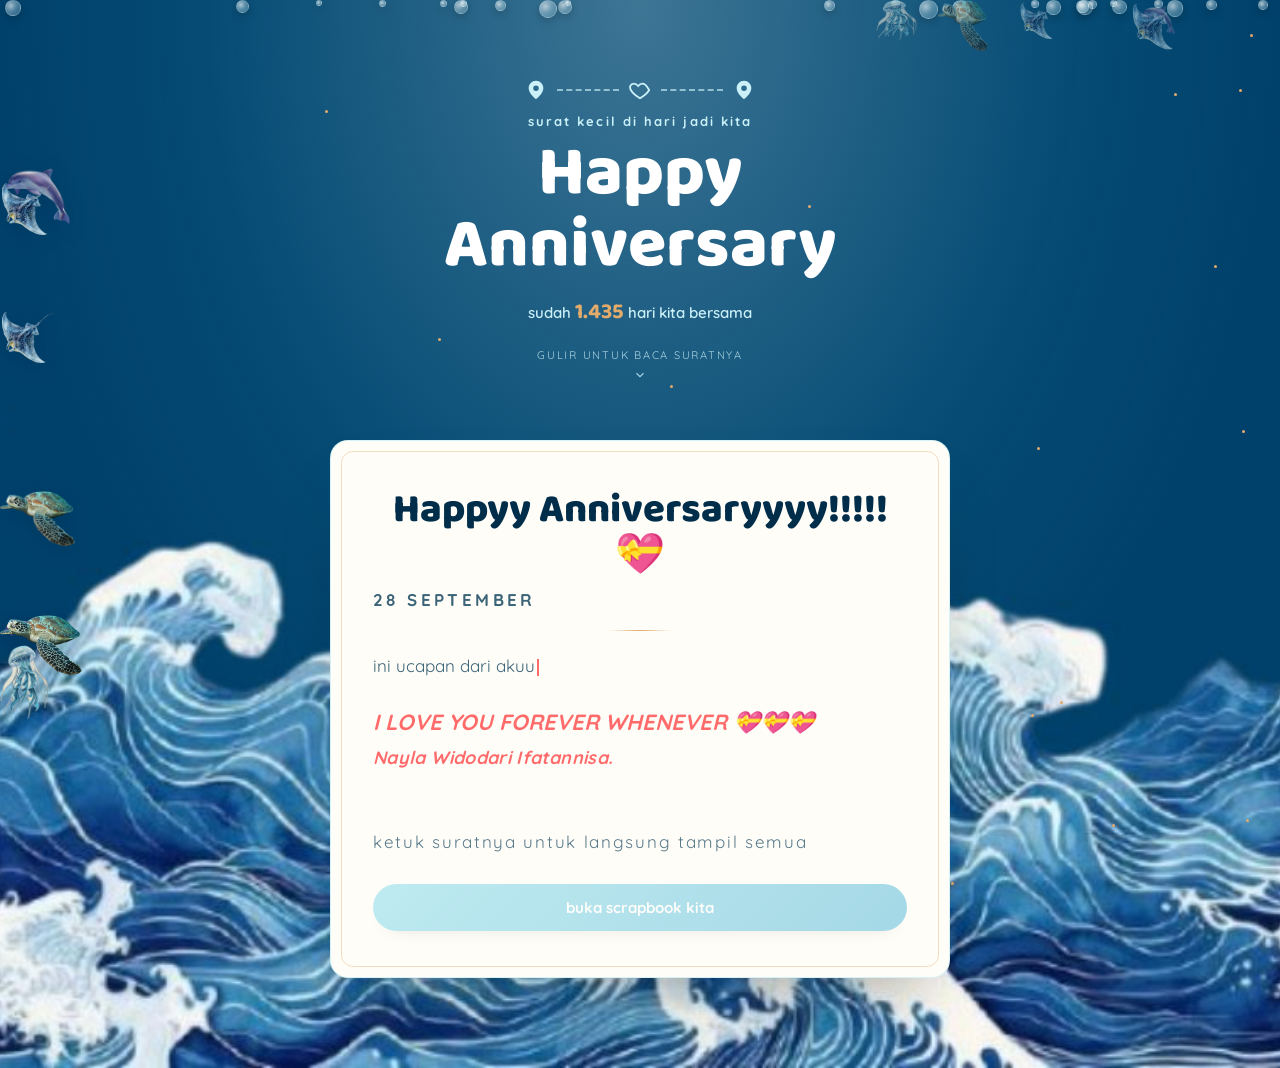
==== commit 63b5f924: "test" ====
--- a/anniversary.html
+++ b/anniversary.html
@@ -4,9 +4,15 @@
 <meta charset="UTF-8">
 <meta name="viewport" content="width=device-width, initial-scale=1.0">
 <title>Surat Anniversary Untukmu</title>
+<!-- Font dimuat lewat <link> + preconnect, bukan @import di dalam CSS.
+     @import membuat browser menunggu berkas CSS selesai diunduh dulu
+     baru meminta font, sehingga font menjadi permintaan berurutan dan
+     render halaman tertahan. Dengan <link>, font diambil paralel
+     bersama aset lain sehingga halaman bisa tampil lebih dulu. -->
+<link rel="preconnect" href="https://fonts.googleapis.com">
+<link rel="preconnect" href="https://fonts.gstatic.com" crossorigin>
+<link rel="stylesheet" href="https://fonts.googleapis.com/css2?family=Baloo+2:wght@500;600;700;800&family=Quicksand:wght@500;600;700&display=swap">
 <style>
-  @import url('https://fonts.googleapis.com/css2?family=Baloo+2:wght@500;600;700;800&family=Quicksand:wght@500;600;700&display=swap');
-
   :root{
     --ocean-deep:#00416B;
     --ocean-mid:#0077B6;
@@ -258,7 +264,7 @@
 const START_DATE = "2023-01-01";
 const LETTER_PARAGRAPHS = [
   "ini ucapan dari akuuu sayanggg💝,",
-  "selamattt kita uda 1 tahun ngejalin hubungan inii, waktunya gaa singkatt, dan momennya gaa sedikit, banyakk banget senengnya, ada juga sedihnya, berantemnya, dan lainnya, aku gapake kata formal ato tulisan″ yang ditata sedemikian rupa, disini aku mengampaikan perasaanku, dan walau web ini bukan buatanku aku harap kata″ ini cukup mewakili cerita hubungan kita selamaaaa SATUUU TAHUNNN INIIIIII❤️‍🔥❤️‍🔥❤️‍🔥❤️‍🔥, sayanggg,",
+  "selamattt kita uda 1 tahun ngejalin hubungan inii, waktunya gaa singkatt, dan momennya gaa sedikit, banyakk banget senengnya, ada juga sedihnya, berantemnya, dan lainnya, aku gapake kata formal ato tulisan″ yang ditata sedemikian rupa, disini aku mengampaikan perasaanku, dan walau web ini bukan buatanku aku harap kata″ ini cukup mewakili cerita hubungan kita selamaaaa SATUUU TAHUNNN INIIIIII❤️🔥❤️🔥❤️🔥❤️🔥, sayanggg,",
   "aku mau mengenang dari kita pertama ketemu, waktu aku jadi ketua kelas, dan kamu sekertaris, masa yang gaperna terfikir bakal ada di titik inii, kemudian kita didekatan dengan pertemuan di gazebo waktu melajarin tugasnya pak rasyid, disitu aku ngerti mantan kamu, dan hari″ selanjutnya diisi cemburu tipis yang aneh waktu kamu deket ini deket itu, dan aku nyaman didekat kamu ketika jailnya kamuu ke akuu, imutnya kamuu, dan semakin lama aku bareng kamu aku nemuin semua yang aku bayangin dengan wujud kamuu, cewe yang jaill, yang pinter, yang sayang, yang ceria, baik, suka memberi ke orang tida mampu, ngambekan, marah yang lucu, cengeng, cerewet, cantikk🥰 dann masih banyak lagii, bahkan kamu sempurna dimataku,",
   "terus kita slalu gatelat chatan, crita hari″ kita, jalan sini jalan situ, bareng kesini bareng kesitu, chat yang makin asik makin lucu, sayang itu muncul, cinta itu muncul, dan perasaan itu terus bertambah, aku gabisa pastiin kapan perasaan itu bener″ harus disampain,",
   "jujur aku orang jarang keluar, gaterlalu up date, gatau, ga ngerasain, ga coba/ gabisa coba, dan ga ngikutin apa yang ada, aku bener″ gatau dunia luar gimana cara berhubungan, gimana menembak, menyatakan perasaan yang bisa begitu berkesan, effort, bahkan aku gatau apa itu effort, gimana itu effort, aku cuman tau pacaran cuman ngomong mau ga jadi pacarku, kemudian ketika pacaran pulang sekolah pulang, dirumah chatan panjang lebar malem vc/call, disekolah bisa deket bisa ngobrol bisa jajan bareng, ternyata aku salahh, banyak yang harus dilakuin, aku gaa sesiap itu, aku minta maaff kalo sejauh ini, oiya, yang selama ini aku kasih, itu hal yang susah aku dapetin, kalo suatu saat kamu ngerasa itu hal kecil, itu emang hal kecil buat kamu tapi gakecil buat aku,",
@@ -324,20 +330,17 @@
   function tick(){
     if(stopped) return;
     if(i < text.length){
-      const typed = text[i];
-      caret.insertAdjacentText('beforebegin', typed);
+      caret.insertAdjacentText('beforebegin', text[i]);
       i++;
-      /* Jeda dibikin lambat dan tidak rata, biar kesan mesin tik-nya
-         kelihatan. Jeda dipasang SESUDAH huruf yang diketik, bukan
-         sesudahnya, jadi mengetik mengikuti ritme baca. */
-      let wait = 24 + Math.random() * 18;
-      if('.!?'.indexOf(typed) !== -1) wait += 260;
-      else if(',;:'.indexOf(typed) !== -1) wait += 130;
-      if(i % 10 === 0) wait += 30;
+      /* Jeda antar huruf dibikin tetap lambat dan tidak rata, biar
+         kesan mesin tiknya kelihatan, bukan teks yang melompat. */
+      let wait = 30 + Math.random() * 26;
+      if(' ,.!?;:'.indexOf(text[i]) !== -1) wait += 190;   // jeda setelah tanda baca
+      if(i % 7 === 0) wait += 40;                          // jeda napas kecil
       setTimeout(tick, wait);
     } else {
       caret.classList.add('done');
-      setTimeout(() => typeParagraph(index + 1), 700);
+      setTimeout(() => typeParagraph(index + 1), 780);
     }
   }
   tick();
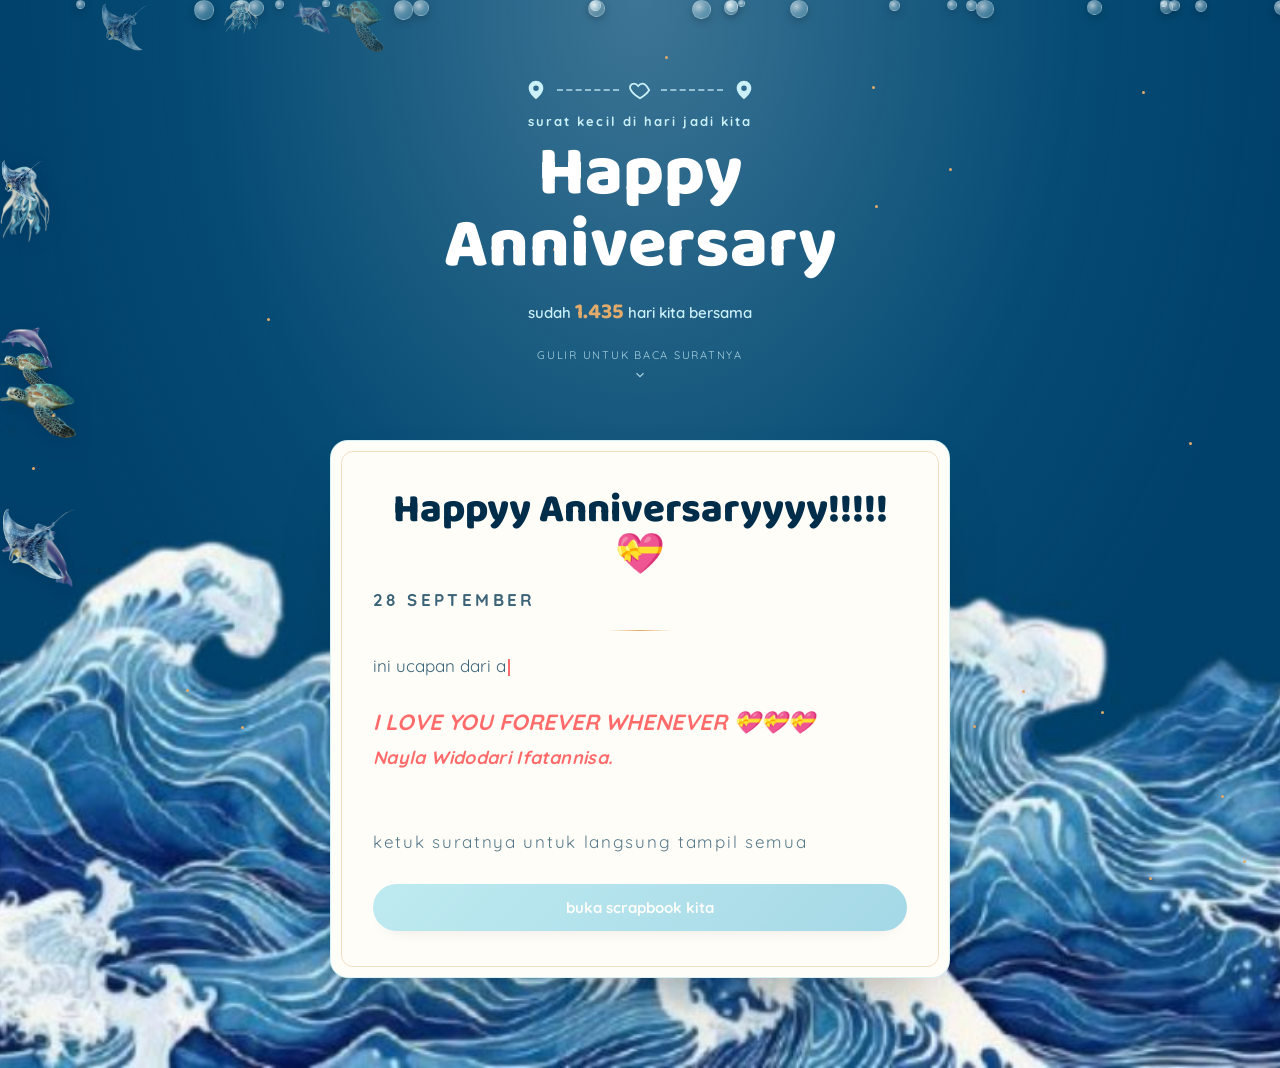
==== commit 97d25fad: "halo" ====
--- a/anniversary.html
+++ b/anniversary.html
@@ -282,6 +282,18 @@
 }
 updateCounter();
 
+/* Satu emoji bisa butuh lebih dari satu kode UTF-16: 💝 dan 🥰 itu
+   surrogate pair (2 kode), ❤️ itu emoji + variation selector, dan
+   rangkaian ber-ZWJ seperti 👩‍❤️‍💋‍👨 bisa comprise 11 kode. Kalau
+   teks dipecah per `text[i]`, satu-satu emoji jadi surrogate atau
+   variation selector yang menggantung sendiri dan tampil kotak/kosong.
+   Jadi teks dipecah per grapheme cluster dulu, baru diketik satu-satu. */
+const graphemeSegmenter = ('Segmenter' in Intl) ? new Intl.Segmenter(undefined, { granularity: 'grapheme' }) : null;
+function toTypingUnits(text){
+  if(graphemeSegmenter) return Array.from(graphemeSegmenter.segment(text), (s) => s.segment);
+  return Array.from(text);
+}
+
 const typedArea = document.getElementById('typedArea');
 const signature = document.getElementById('signature');
 const heartEnd = document.getElementById('heartEnd');
@@ -325,17 +337,18 @@
   caret.className = 'caret';
   typedArea.appendChild(p);
   p.appendChild(caret);
-  const text = LETTER_PARAGRAPHS[index];
+  const units = toTypingUnits(LETTER_PARAGRAPHS[index]);
   let i = 0;
   function tick(){
     if(stopped) return;
-    if(i < text.length){
-      caret.insertAdjacentText('beforebegin', text[i]);
+    if(i < units.length){
+      const unit = units[i];
+      caret.insertAdjacentText('beforebegin', unit);
       i++;
       /* Jeda antar huruf dibikin tetap lambat dan tidak rata, biar
          kesan mesin tiknya kelihatan, bukan teks yang melompat. */
       let wait = 30 + Math.random() * 26;
-      if(' ,.!?;:'.indexOf(text[i]) !== -1) wait += 190;   // jeda setelah tanda baca
+      if(' ,.!?;:'.indexOf(unit) !== -1) wait += 190;   // jeda setelah tanda baca
       if(i % 7 === 0) wait += 40;                          // jeda napas kecil
       setTimeout(tick, wait);
     } else {
